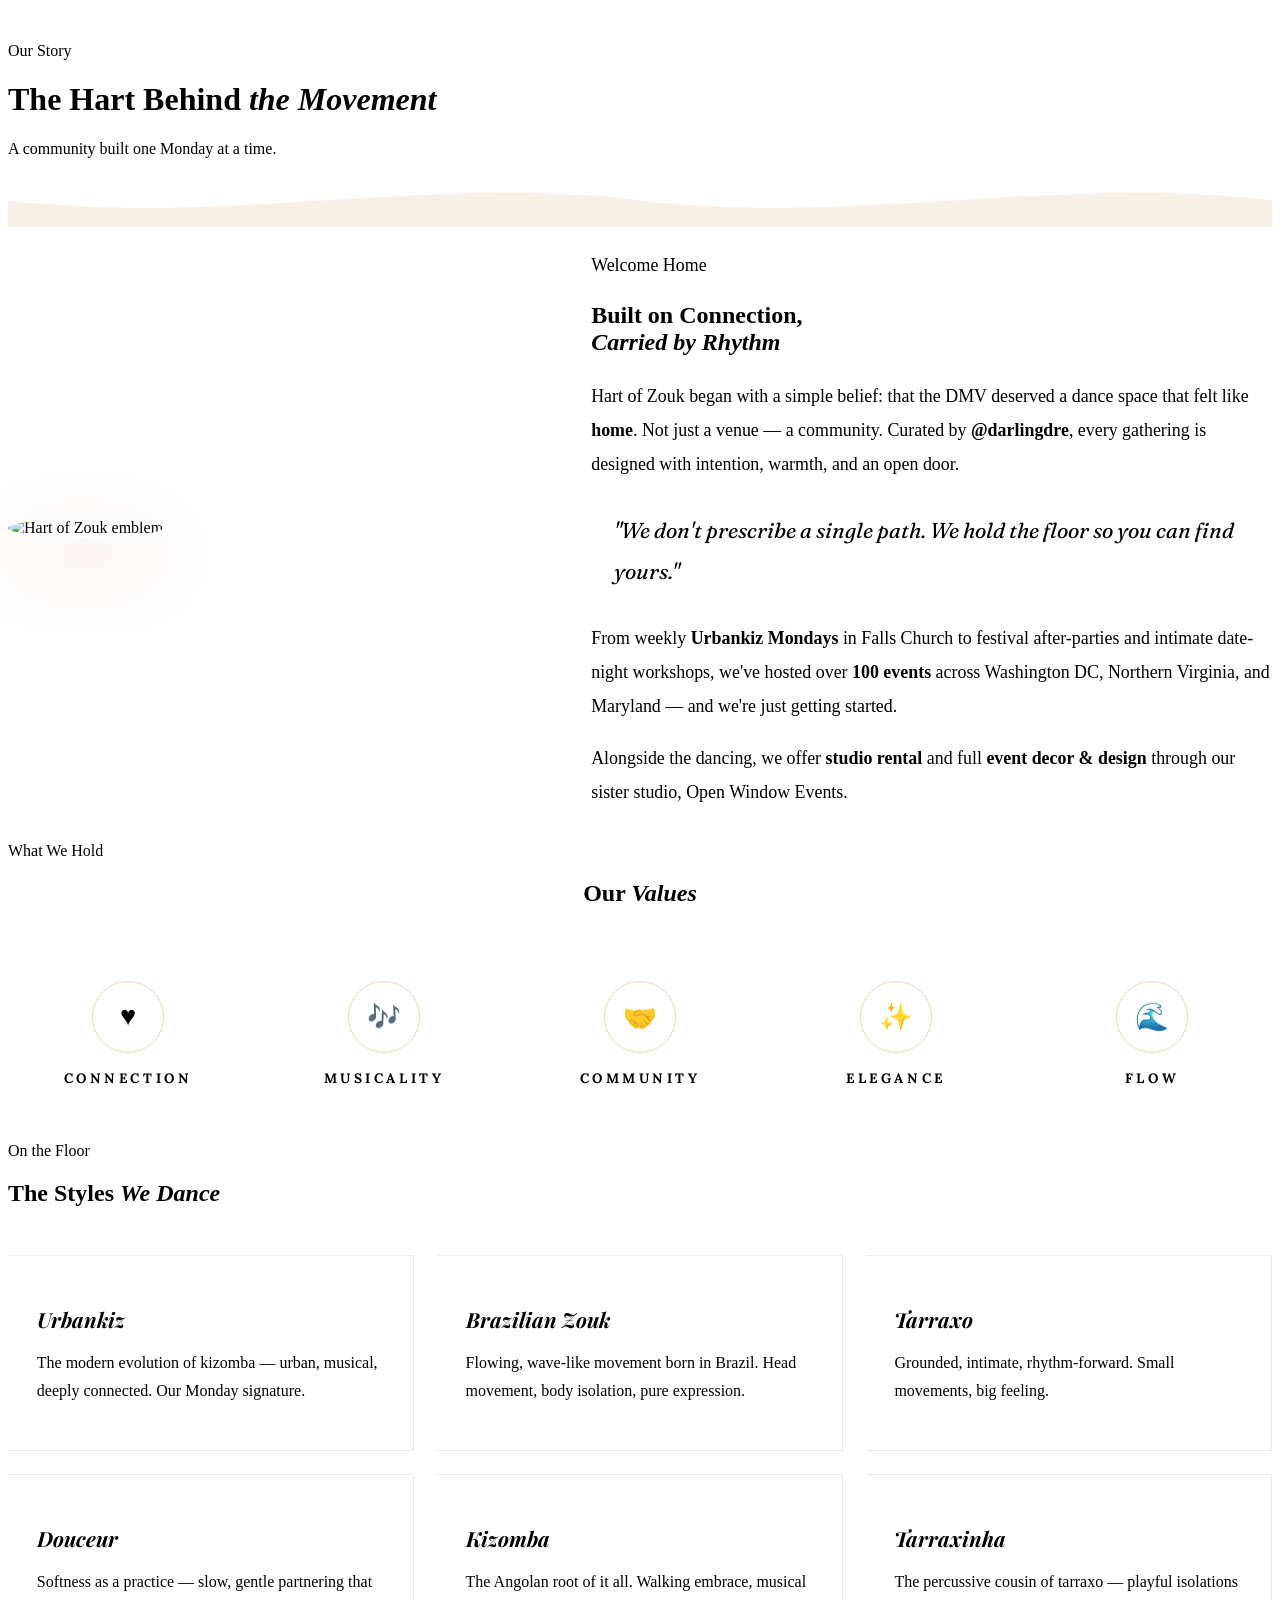
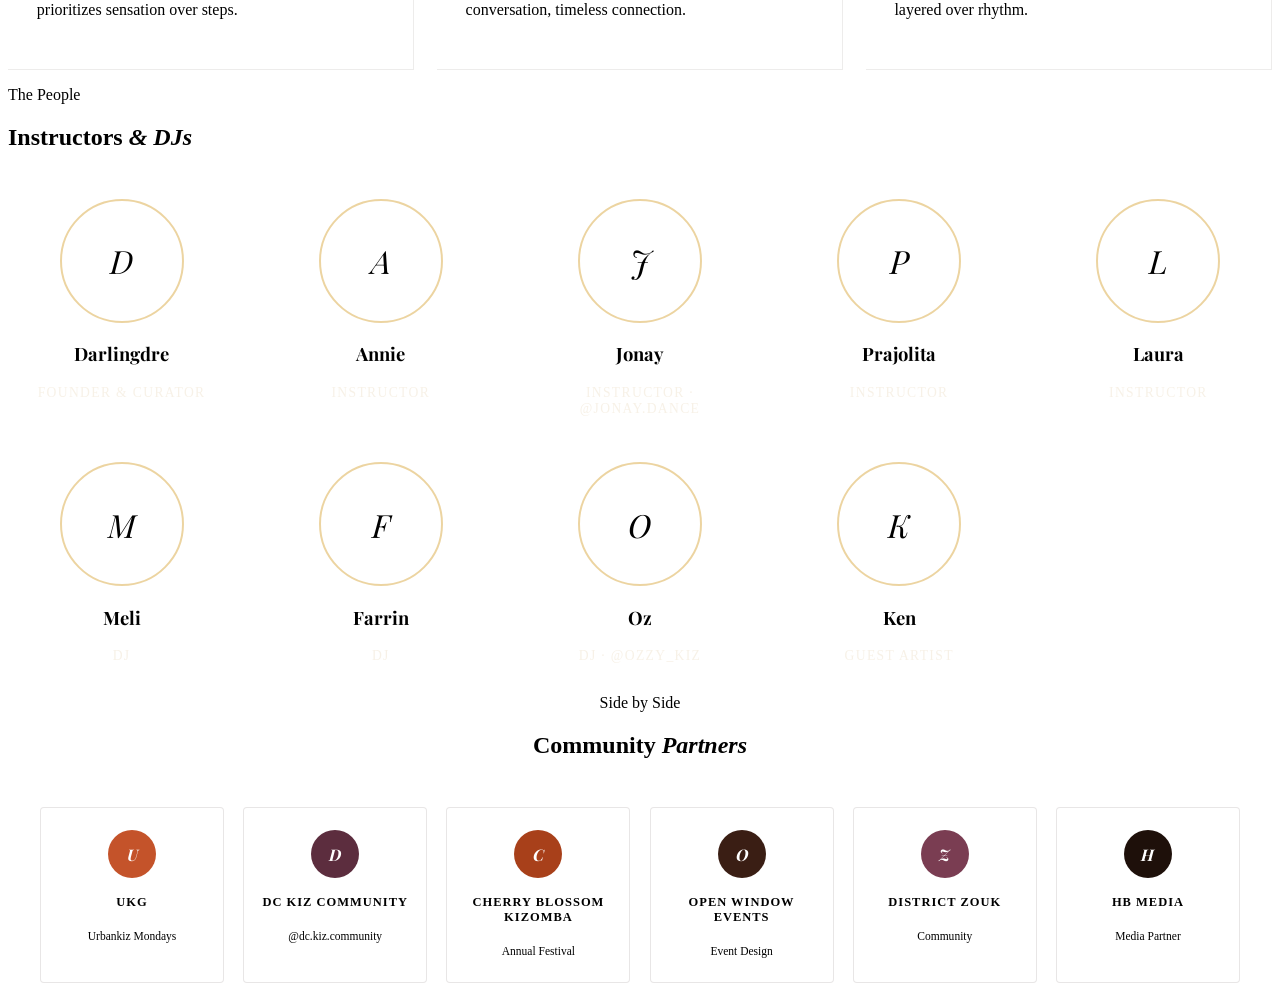
==== about.html @ abd3c1d5 "Add files via upload" ====
<!DOCTYPE html>
<html lang="en">
<head>
<meta charset="UTF-8">
<meta name="viewport" content="width=device-width, initial-scale=1.0">
<title>About — Hart of Zouk | Our Story & Community</title>
<meta name="description" content="The story behind Hart of Zouk — a DMV dance collective curated by @darlingdre, built on connection, rhythm, and community.">
<link rel="icon" href="assets/logo.png">
<link rel="preconnect" href="https://fonts.googleapis.com">
<link href="https://fonts.googleapis.com/css2?family=Playfair+Display:ital,wght@0,400;0,700;0,900;1,400;1,700&family=Lora:ital,wght@0,400;0,500;0,600;0,700;1,400;1,500&family=Fraunces:ital,wght@0,300;0,400;1,300;1,600&display=swap" rel="stylesheet">
<link rel="stylesheet" href="css/style.css">
<style>
.story-grid { display: grid; grid-template-columns: .85fr 1.15fr; gap: 5rem; align-items: center; }
.story-visual { position: relative; }
.story-visual img { width: 82%; border-radius: 50%; margin: 0 auto; box-shadow: 0 26px 70px rgba(196,83,42,.25); }
.story-visual::before {
  content: ''; position: absolute; left: -4%; top: -6%;
  width: 120px; height: 120px;
  border-left: 3px solid var(--gold); border-top: 3px solid var(--gold);
}
.story p { font-size: 1.12rem; line-height: 1.9; color: var(--ink-soft); margin-bottom: 1.1rem; }
.story p strong { color: var(--terra); }
.story .pull {
  font-family: 'Fraunces', serif; font-style: italic; font-size: 1.35rem; color: var(--plum);
  border-left: 3px solid var(--gold); padding-left: 1.4rem; margin: 1.8rem 0;
}

/* values */
.values { background: var(--ink); position: relative; overflow: hidden; }
.values .watermark-bg { position: absolute; right: -110px; bottom: -90px; width: 440px; opacity: .05; }
.values .h2 { color: var(--cream); }
.values-row { display: grid; grid-template-columns: repeat(5, 1fr); gap: 1rem; margin-top: 3rem; text-align: center; }
.value { padding: 1.6rem .8rem; }
.value .ic {
  width: 70px; height: 70px; border-radius: 50%; margin: 0 auto 1rem;
  border: 1px solid rgba(212,160,48,.4);
  display: flex; align-items: center; justify-content: center; font-size: 1.7rem;
}
.value h3 { font-family: 'Lora', serif; font-size: .85rem; font-weight: 700; letter-spacing: .26em; text-transform: uppercase; color: var(--gold-lt); }

/* styles taught */
.styles-band { background: var(--sand); }
.style-cards { display: grid; grid-template-columns: repeat(3, 1fr); gap: 1.4rem; margin-top: 3rem; }
.style-card {
  background: #fff; border: 1px solid rgba(30,16,10,.08);
  border-left: 4px solid var(--terra);
  padding: 1.8rem;
  transition: transform .2s, box-shadow .2s;
}
.style-card:hover { transform: translateY(-4px); box-shadow: 0 16px 40px rgba(92,45,62,.13); }
.style-card h3 { font-family: 'Playfair Display', serif; font-style: italic; font-size: 1.3rem; color: var(--terra); margin-bottom: .6rem; }
.style-card p { font-size: 1rem; line-height: 1.75; color: var(--muted); }

/* team */
.team { background: var(--plum); position: relative; overflow: hidden; }
.team .h2 { color: var(--cream); }
.team .eyebrow { color: var(--gold-lt); }
.team .eyebrow::before { background: var(--gold-lt); }
.team-grid { display: grid; grid-template-columns: repeat(auto-fill, minmax(190px, 1fr)); gap: 2rem; margin-top: 3rem; }
.member { text-align: center; }
.member .av {
  width: 120px; height: 120px; border-radius: 50%; margin: 0 auto 1rem;
  background: linear-gradient(140deg, var(--terra), var(--ink));
  border: 2px solid rgba(212,160,48,.45);
  display: flex; align-items: center; justify-content: center;
  font-family: 'Playfair Display', serif; font-style: italic; font-size: 2rem; color: var(--cream);
  transition: border-color .25s, transform .25s;
}
.member:hover .av { border-color: var(--gold); transform: scale(1.05); }
.member h3 { font-family: 'Playfair Display', serif; font-size: 1.15rem; color: var(--cream); }
.member p { font-size: .85rem; letter-spacing: .1em; text-transform: uppercase; color: rgba(240,230,211,.55); margin-top: .25rem; }

/* partners */
.partners { text-align: center; }
.partner-row { display: flex; flex-wrap: wrap; justify-content: center; gap: 1.2rem; margin-top: 3rem; }
.partner {
  width: 150px; padding: 1.4rem 1rem;
  background: #fff; border: 1px solid rgba(30,16,10,.1); border-radius: 4px;
  transition: transform .2s, border-color .2s, box-shadow .2s;
}
.partner:hover { transform: translateY(-4px); border-color: var(--terra); box-shadow: 0 12px 32px rgba(196,83,42,.14); }
.partner .pc {
  width: 48px; height: 48px; border-radius: 50%; margin: 0 auto .7rem;
  display: flex; align-items: center; justify-content: center;
  font-family: 'Playfair Display', serif; font-style: italic; font-weight: 700; color: #fff;
}
.partner h4 { font-size: .78rem; font-weight: 700; letter-spacing: .08em; text-transform: uppercase; color: var(--ink-soft); }
.partner span { font-size: .72rem; color: var(--muted); }

@media (max-width: 920px) {
  .story-grid { grid-template-columns: 1fr; gap: 3rem; }
  .values-row { grid-template-columns: repeat(2, 1fr); }
  .style-cards { grid-template-columns: 1fr; }
}
</style>
</head>
<body data-page="about">

<header class="page-hero">
  <img src="assets/watermark.png" class="watermark" alt="" aria-hidden="true">
  <div class="page-hero-inner">
    <p class="eyebrow">Our Story</p>
    <h1>The Hart Behind <em>the Movement</em></h1>
    <p class="lede">A community built one Monday at a time.</p>
  </div>
  <div class="wave-out">
    <svg viewBox="0 0 1440 60" preserveAspectRatio="none" xmlns="http://www.w3.org/2000/svg">
      <path d="M0,30 C240,60 480,0 720,30 C960,60 1200,0 1440,30 L1440,60 L0,60 Z" fill="#f7f0e6"/>
    </svg>
  </div>
</header>

<!-- STORY -->
<section class="section">
  <div class="container story-grid">
    <div class="story-visual reveal">
      <img src="assets/logo.png" alt="Hart of Zouk emblem">
    </div>
    <div class="story reveal">
      <p class="eyebrow">Welcome Home</p>
      <h2 class="h2">Built on Connection,<br><em>Carried by Rhythm</em></h2>
      <p style="margin-top:1.4rem">Hart of Zouk began with a simple belief: that the DMV deserved a dance space that felt like <strong>home</strong>. Not just a venue — a community. Curated by <strong>@darlingdre</strong>, every gathering is designed with intention, warmth, and an open door.</p>
      <p class="pull">"We don't prescribe a single path. We hold the floor so you can find yours."</p>
      <p>From weekly <strong>Urbankiz Mondays</strong> in Falls Church to festival after-parties and intimate date-night workshops, we've hosted over <strong>100 events</strong> across Washington DC, Northern Virginia, and Maryland — and we're just getting started.</p>
      <p>Alongside the dancing, we offer <strong>studio rental</strong> and full <strong>event decor &amp; design</strong> through our sister studio, Open Window Events.</p>
    </div>
  </div>
</section>

<!-- VALUES -->
<section class="section values">
  <img src="assets/watermark.png" class="watermark-bg" alt="" aria-hidden="true">
  <div class="container">
    <p class="eyebrow center reveal" style="color:var(--gold-lt)">What We Hold</p>
    <h2 class="h2 reveal" style="text-align:center">Our <em style="color:var(--gold)">Values</em></h2>
    <div class="values-row">
      <div class="value reveal"><div class="ic">♥</div><h3>Connection</h3></div>
      <div class="value reveal" style="transition-delay:.08s"><div class="ic">🎶</div><h3>Musicality</h3></div>
      <div class="value reveal" style="transition-delay:.16s"><div class="ic">🤝</div><h3>Community</h3></div>
      <div class="value reveal" style="transition-delay:.24s"><div class="ic">✨</div><h3>Elegance</h3></div>
      <div class="value reveal" style="transition-delay:.32s"><div class="ic">🌊</div><h3>Flow</h3></div>
    </div>
  </div>
</section>

<!-- STYLES -->
<section class="section styles-band">
  <div class="container">
    <p class="eyebrow reveal">On the Floor</p>
    <h2 class="h2 reveal">The Styles <em>We Dance</em></h2>
    <div class="style-cards">
      <div class="style-card reveal"><h3>Urbankiz</h3><p>The modern evolution of kizomba — urban, musical, deeply connected. Our Monday signature.</p></div>
      <div class="style-card reveal" style="transition-delay:.08s"><h3>Brazilian Zouk</h3><p>Flowing, wave-like movement born in Brazil. Head movement, body isolation, pure expression.</p></div>
      <div class="style-card reveal" style="transition-delay:.16s"><h3>Tarraxo</h3><p>Grounded, intimate, rhythm-forward. Small movements, big feeling.</p></div>
      <div class="style-card reveal" style="transition-delay:.24s"><h3>Douceur</h3><p>Softness as a practice — slow, gentle partnering that prioritizes sensation over steps.</p></div>
      <div class="style-card reveal" style="transition-delay:.32s"><h3>Kizomba</h3><p>The Angolan root of it all. Walking embrace, musical conversation, timeless connection.</p></div>
      <div class="style-card reveal" style="transition-delay:.4s"><h3>Tarraxinha</h3><p>The percussive cousin of tarraxo — playful isolations layered over rhythm.</p></div>
    </div>
  </div>
</section>

<!-- TEAM -->
<section class="section team">
  <div class="container">
    <p class="eyebrow reveal">The People</p>
    <h2 class="h2 reveal">Instructors <em style="color:var(--gold)">&amp; DJs</em></h2>
    <div class="team-grid" id="team"></div>
  </div>
</section>

<!-- PARTNERS -->
<section class="section partners">
  <div class="container">
    <p class="eyebrow center reveal">Side by Side</p>
    <h2 class="h2 reveal">Community <em>Partners</em></h2>
    <div class="partner-row" id="partners"></div>
  </div>
</section>

<script src="js/main.js"></script>
<script>
const TEAM = [
  { n:'Darlingdre', r:'Founder & Curator', i:'D' },
  { n:'Annie', r:'Instructor', i:'A' },
  { n:'Jonay', r:'Instructor · @jonay.dance', i:'J' },
  { n:'Prajolita', r:'Instructor', i:'P' },
  { n:'Laura', r:'Instructor', i:'L' },
  { n:'Meli', r:'DJ', i:'M' },
  { n:'Farrin', r:'DJ', i:'F' },
  { n:'Oz', r:'DJ · @ozzy_kiz', i:'O' },
  { n:'Ken', r:'Guest Artist', i:'K' },
];
document.getElementById('team').innerHTML = TEAM.map((t,i) => `
  <div class="member reveal" style="transition-delay:${i*.06}s">
    <div class="av">${t.i}</div><h3>${t.n}</h3><p>${t.r}</p>
  </div>`).join('');

const PARTNERS = [
  { n:'UKG', s:'Urbankiz Mondays', c:'#c4532a', i:'U' },
  { n:'DC Kiz Community', s:'@dc.kiz.community', c:'#5c2d3e', i:'D' },
  { n:'Cherry Blossom Kizomba', s:'Annual Festival', c:'#a8401a', i:'C' },
  { n:'Open Window Events', s:'Event Design', c:'#3a1e14', i:'O' },
  { n:'District Zouk', s:'Community', c:'#7a3d52', i:'Z' },
  { n:'HB Media', s:'Media Partner', c:'#1e100a', i:'H' },
];
document.getElementById('partners').innerHTML = PARTNERS.map((p,i) => `
  <div class="partner reveal" style="transition-delay:${i*.06}s">
    <div class="pc" style="background:${p.c}">${p.i}</div>
    <h4>${p.n}</h4><span>${p.s}</span>
  </div>`).join('');
</script>
</body>
</html>
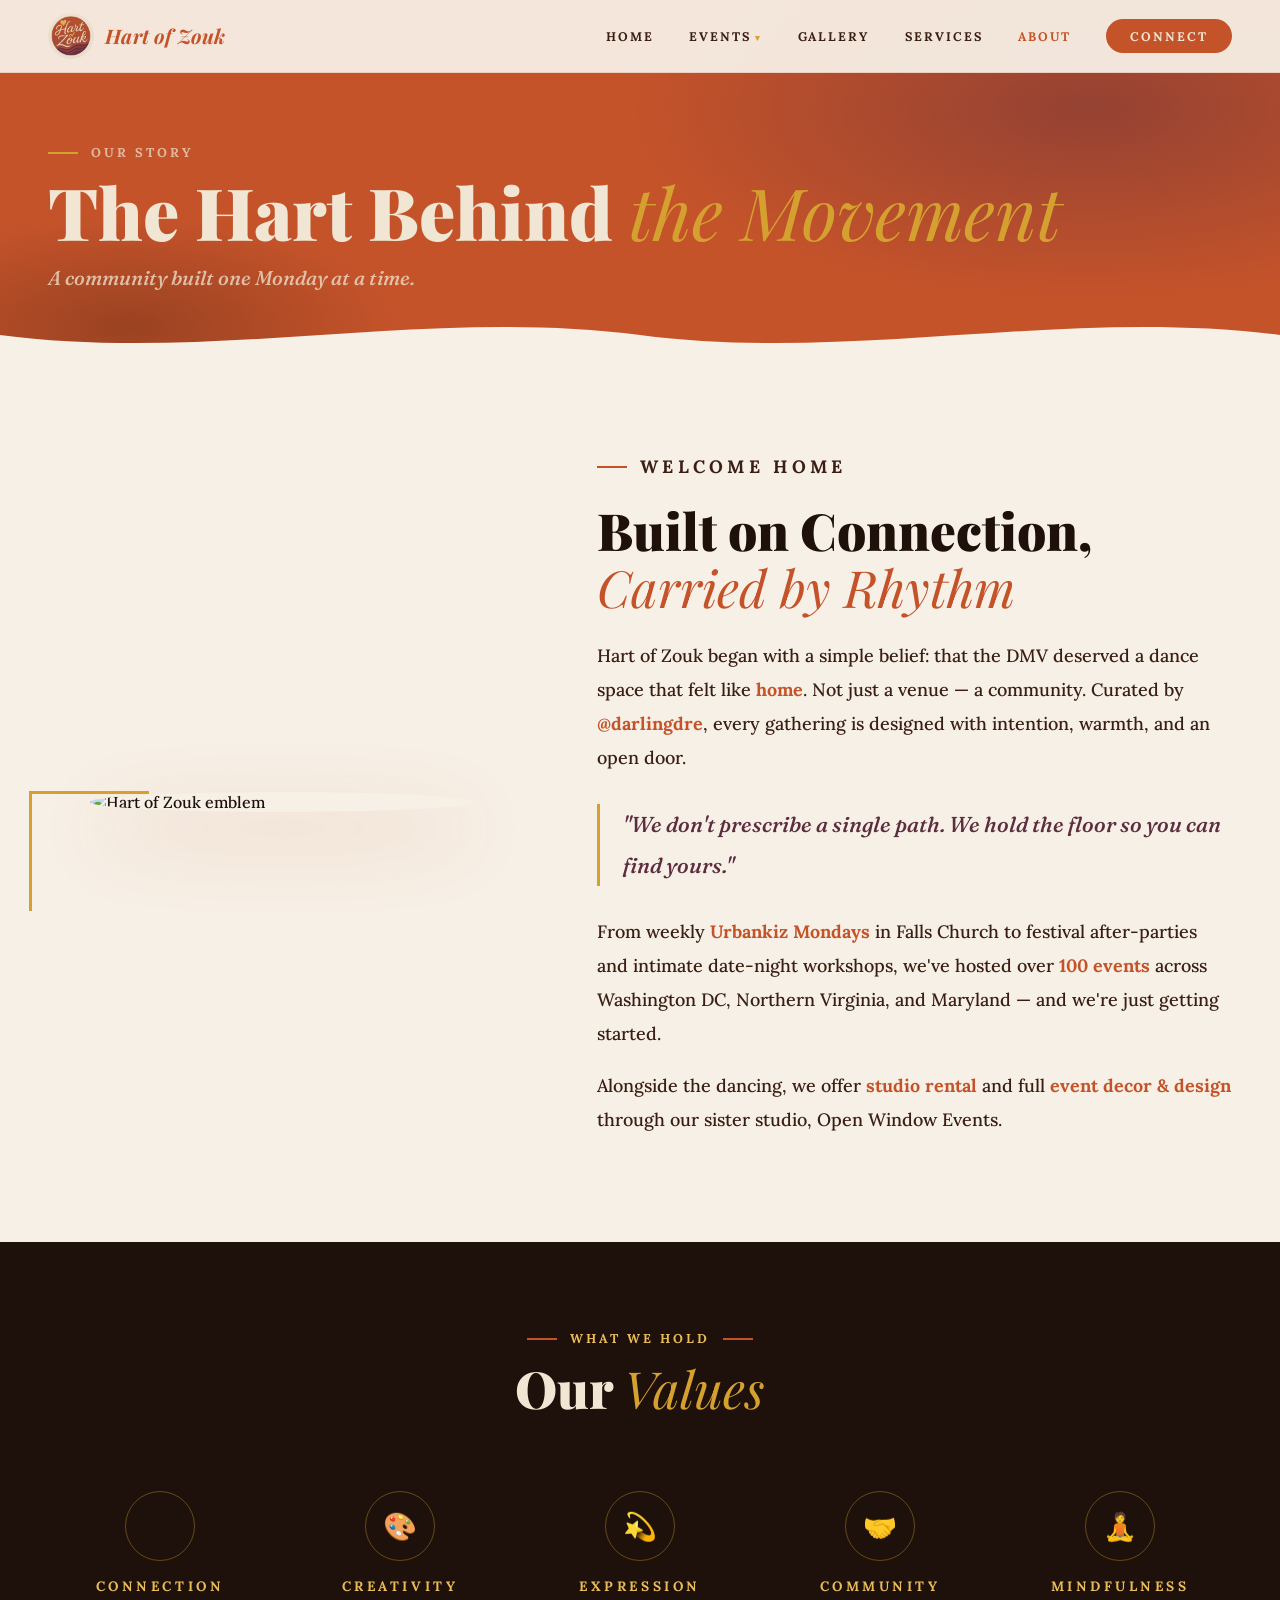
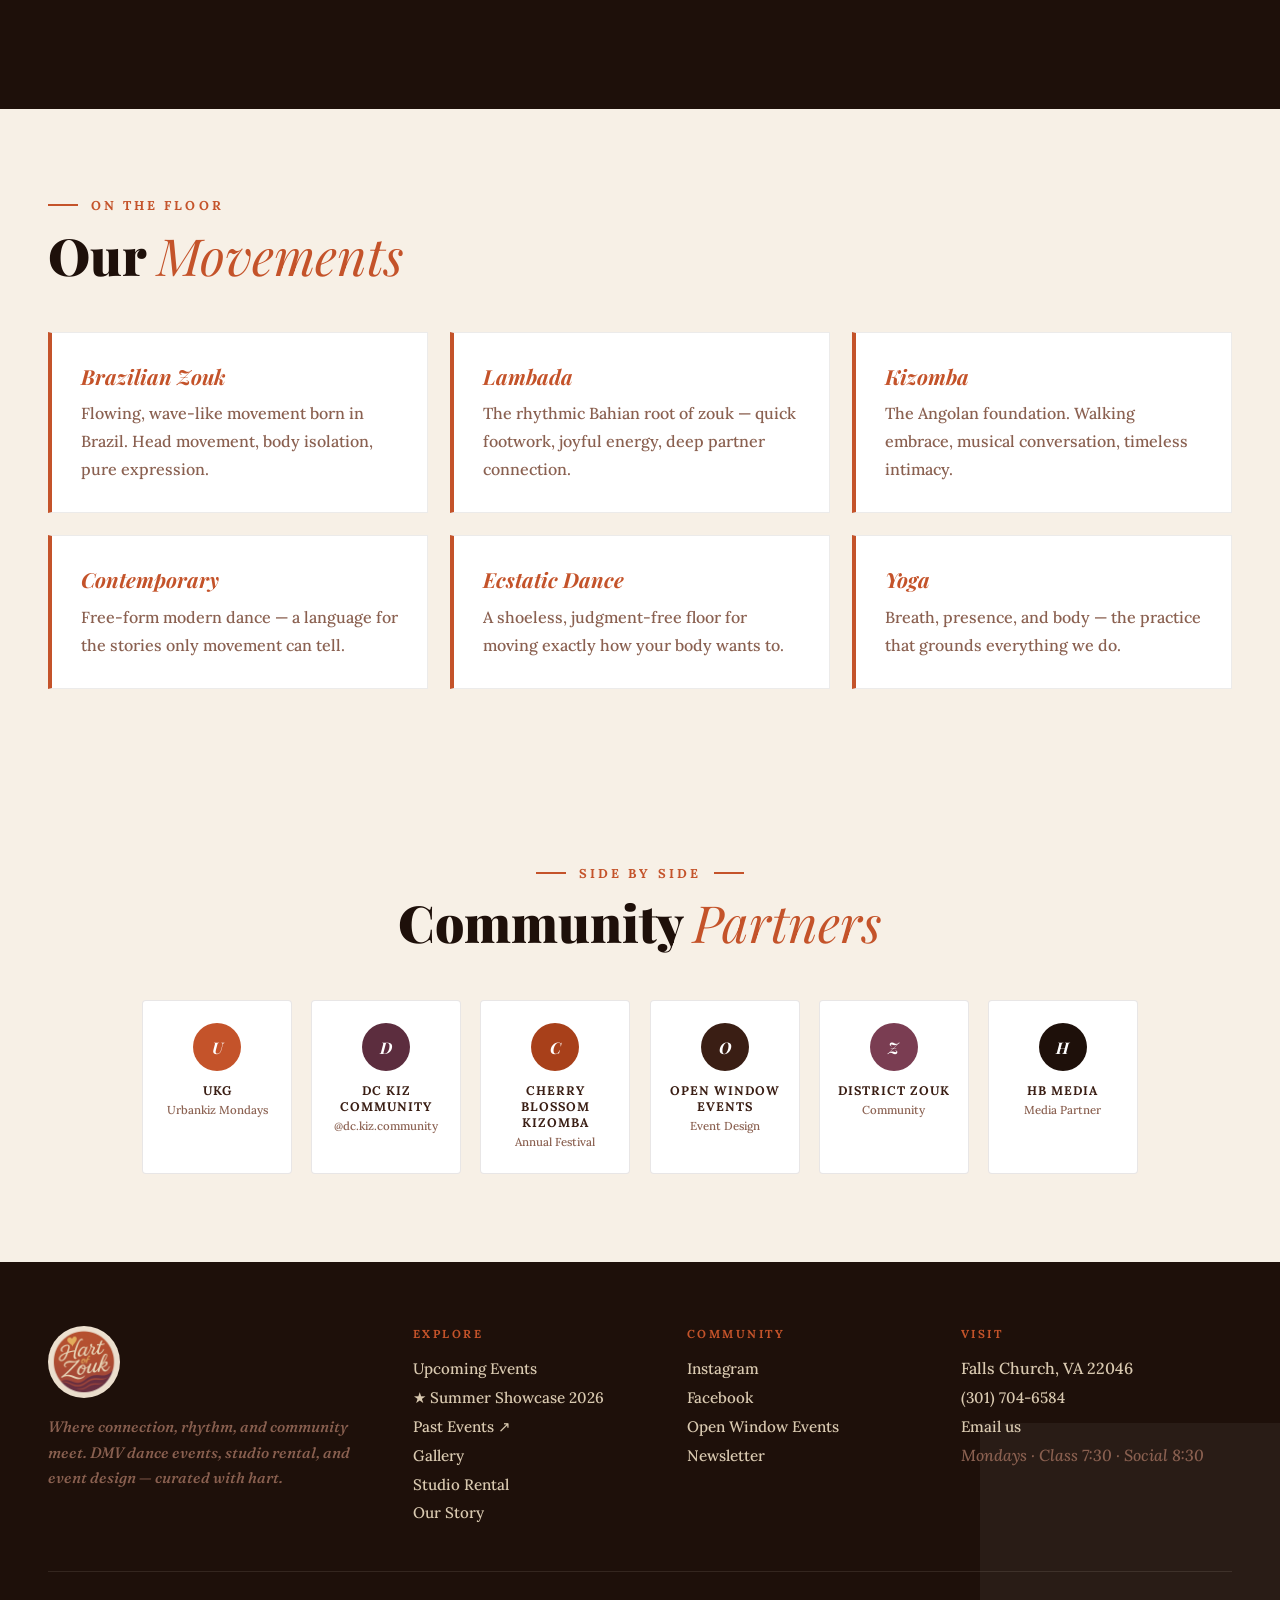
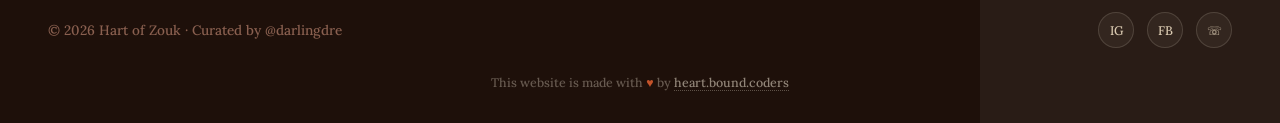
==== commit 148d611a: "Add files via upload" ====
--- a/about.html
+++ b/about.html
@@ -5,9 +5,9 @@
 <meta name="viewport" content="width=device-width, initial-scale=1.0">
 <title>About — Hart of Zouk | Our Story & Community</title>
 <meta name="description" content="The story behind Hart of Zouk — a DMV dance collective curated by @darlingdre, built on connection, rhythm, and community.">
-<link rel="icon" href="assets/logo.png">
+<link rel="icon" href="assets/favicon.png">
 <link rel="preconnect" href="https://fonts.googleapis.com">
-<link href="https://fonts.googleapis.com/css2?family=Playfair+Display:ital,wght@0,400;0,700;0,900;1,400;1,700&family=Lora:ital,wght@0,400;0,500;0,600;0,700;1,400;1,500&family=Fraunces:ital,wght@0,300;0,400;1,300;1,600&display=swap" rel="stylesheet">
+<link href="https://fonts.googleapis.com/css2?family=Playfair+Display:ital,wght@0,700;0,900;1,400;1,700&family=Lora:ital,wght@0,500;0,600;0,700;1,400&family=Fraunces:ital,wght@1,300&display=swap" rel="stylesheet">
 <link rel="stylesheet" href="css/style.css">
 <style>
 .story-grid { display: grid; grid-template-columns: .85fr 1.15fr; gap: 5rem; align-items: center; }
@@ -97,7 +97,7 @@
 <body data-page="about">
 
 <header class="page-hero">
-  <img src="assets/watermark.png" class="watermark" alt="" aria-hidden="true">
+  <img src="assets/watermark.webp" class="watermark" alt="" loading="lazy" decoding="async" aria-hidden="true">
   <div class="page-hero-inner">
     <p class="eyebrow">Our Story</p>
     <h1>The Hart Behind <em>the Movement</em></h1>
@@ -114,7 +114,7 @@
 <section class="section">
   <div class="container story-grid">
     <div class="story-visual reveal">
-      <img src="assets/logo.png" alt="Hart of Zouk emblem">
+      <img src="assets/logo.webp" alt="Hart of Zouk emblem">
     </div>
     <div class="story reveal">
       <p class="eyebrow">Welcome Home</p>
@@ -129,16 +129,16 @@
 
 <!-- VALUES -->
 <section class="section values">
-  <img src="assets/watermark.png" class="watermark-bg" alt="" aria-hidden="true">
+  <img src="assets/watermark.webp" class="watermark-bg" alt="" loading="lazy" decoding="async" aria-hidden="true">
   <div class="container">
     <p class="eyebrow center reveal" style="color:var(--gold-lt)">What We Hold</p>
     <h2 class="h2 reveal" style="text-align:center">Our <em style="color:var(--gold)">Values</em></h2>
     <div class="values-row">
       <div class="value reveal"><div class="ic">♥</div><h3>Connection</h3></div>
-      <div class="value reveal" style="transition-delay:.08s"><div class="ic">🎶</div><h3>Musicality</h3></div>
-      <div class="value reveal" style="transition-delay:.16s"><div class="ic">🤝</div><h3>Community</h3></div>
-      <div class="value reveal" style="transition-delay:.24s"><div class="ic">✨</div><h3>Elegance</h3></div>
-      <div class="value reveal" style="transition-delay:.32s"><div class="ic">🌊</div><h3>Flow</h3></div>
+      <div class="value reveal" style="transition-delay:.08s"><div class="ic">🎨</div><h3>Creativity</h3></div>
+      <div class="value reveal" style="transition-delay:.16s"><div class="ic">💫</div><h3>Expression</h3></div>
+      <div class="value reveal" style="transition-delay:.24s"><div class="ic">🤝</div><h3>Community</h3></div>
+      <div class="value reveal" style="transition-delay:.32s"><div class="ic">🧘</div><h3>Mindfulness</h3></div>
     </div>
   </div>
 </section>
@@ -147,24 +147,15 @@
 <section class="section styles-band">
   <div class="container">
     <p class="eyebrow reveal">On the Floor</p>
-    <h2 class="h2 reveal">The Styles <em>We Dance</em></h2>
+    <h2 class="h2 reveal">Our <em>Movements</em></h2>
     <div class="style-cards">
-      <div class="style-card reveal"><h3>Urbankiz</h3><p>The modern evolution of kizomba — urban, musical, deeply connected. Our Monday signature.</p></div>
-      <div class="style-card reveal" style="transition-delay:.08s"><h3>Brazilian Zouk</h3><p>Flowing, wave-like movement born in Brazil. Head movement, body isolation, pure expression.</p></div>
-      <div class="style-card reveal" style="transition-delay:.16s"><h3>Tarraxo</h3><p>Grounded, intimate, rhythm-forward. Small movements, big feeling.</p></div>
-      <div class="style-card reveal" style="transition-delay:.24s"><h3>Douceur</h3><p>Softness as a practice — slow, gentle partnering that prioritizes sensation over steps.</p></div>
-      <div class="style-card reveal" style="transition-delay:.32s"><h3>Kizomba</h3><p>The Angolan root of it all. Walking embrace, musical conversation, timeless connection.</p></div>
-      <div class="style-card reveal" style="transition-delay:.4s"><h3>Tarraxinha</h3><p>The percussive cousin of tarraxo — playful isolations layered over rhythm.</p></div>
+      <div class="style-card reveal"><h3>Brazilian Zouk</h3><p>Flowing, wave-like movement born in Brazil. Head movement, body isolation, pure expression.</p></div>
+      <div class="style-card reveal" style="transition-delay:.08s"><h3>Lambada</h3><p>The rhythmic Bahian root of zouk — quick footwork, joyful energy, deep partner connection.</p></div>
+      <div class="style-card reveal" style="transition-delay:.16s"><h3>Kizomba</h3><p>The Angolan foundation. Walking embrace, musical conversation, timeless intimacy.</p></div>
+      <div class="style-card reveal" style="transition-delay:.24s"><h3>Contemporary</h3><p>Free-form modern dance — a language for the stories only movement can tell.</p></div>
+      <div class="style-card reveal" style="transition-delay:.32s"><h3>Ecstatic Dance</h3><p>A shoeless, judgment-free floor for moving exactly how your body wants to.</p></div>
+      <div class="style-card reveal" style="transition-delay:.4s"><h3>Yoga</h3><p>Breath, presence, and body — the practice that grounds everything we do.</p></div>
     </div>
-  </div>
-</section>
-
-<!-- TEAM -->
-<section class="section team">
-  <div class="container">
-    <p class="eyebrow reveal">The People</p>
-    <h2 class="h2 reveal">Instructors <em style="color:var(--gold)">&amp; DJs</em></h2>
-    <div class="team-grid" id="team"></div>
   </div>
 </section>
 
@@ -179,22 +170,6 @@
 
 <script src="js/main.js"></script>
 <script>
-const TEAM = [
-  { n:'Darlingdre', r:'Founder & Curator', i:'D' },
-  { n:'Annie', r:'Instructor', i:'A' },
-  { n:'Jonay', r:'Instructor · @jonay.dance', i:'J' },
-  { n:'Prajolita', r:'Instructor', i:'P' },
-  { n:'Laura', r:'Instructor', i:'L' },
-  { n:'Meli', r:'DJ', i:'M' },
-  { n:'Farrin', r:'DJ', i:'F' },
-  { n:'Oz', r:'DJ · @ozzy_kiz', i:'O' },
-  { n:'Ken', r:'Guest Artist', i:'K' },
-];
-document.getElementById('team').innerHTML = TEAM.map((t,i) => `
-  <div class="member reveal" style="transition-delay:${i*.06}s">
-    <div class="av">${t.i}</div><h3>${t.n}</h3><p>${t.r}</p>
-  </div>`).join('');
-
 const PARTNERS = [
   { n:'UKG', s:'Urbankiz Mondays', c:'#c4532a', i:'U' },
   { n:'DC Kiz Community', s:'@dc.kiz.community', c:'#5c2d3e', i:'D' },
--- a/css/style.css
+++ b/css/style.css
@@ -0,0 +1,250 @@
+/* ════════════════════════════════════════════════════
+   HART OF ZOUK — Design System
+   Palette extracted from brand logo
+════════════════════════════════════════════════════ */
+:root {
+  --terra:    #c4532a;
+  --terra-dk: #a8401a;
+  --plum:     #5c2d3e;
+  --plum-lt:  #7a3d52;
+  --gold:     #d4a030;
+  --gold-lt:  #e8bc5a;
+  --cream:    #f0e6d3;
+  --cream-dk: #d9c9b0;
+  --sand:     #f7f0e6;
+  --ink:      #1e100a;
+  --ink-soft: #3a1e14;
+  --muted:    #8a6050;
+}
+
+*, *::before, *::after { box-sizing: border-box; margin: 0; padding: 0; }
+html { scroll-behavior: smooth; }
+
+body {
+  background: var(--sand);
+  color: var(--ink);
+  font-family: 'Lora', serif;
+  font-size: 1rem;
+  font-weight: 500;
+  overflow-x: hidden;
+}
+
+img { max-width: 100%; display: block; }
+a { color: inherit; }
+
+/* ════ NAV ════ */
+.nav {
+  position: fixed; top: 0; left: 0; right: 0; z-index: 500;
+  display: flex; align-items: center; justify-content: space-between;
+  padding: .8rem 3rem;
+  background: rgba(247,240,230,.94);
+  backdrop-filter: blur(12px);
+  border-bottom: 1px solid rgba(196,83,42,.14);
+}
+
+.nav-brand { display: flex; align-items: center; gap: .7rem; text-decoration: none; }
+.nav-brand img { width: 46px; height: 46px; border-radius: 50%; }
+.nav-brand span {
+  font-family: 'Playfair Display', serif; font-style: italic; font-weight: 700;
+  font-size: 1.25rem; color: var(--terra); letter-spacing: .01em;
+}
+
+.nav-menu { display: flex; align-items: center; gap: 2.2rem; list-style: none; }
+.nav-menu > li { position: relative; }
+.nav-menu a {
+  text-decoration: none; color: var(--ink-soft);
+  font-size: .78rem; font-weight: 700; letter-spacing: .16em; text-transform: uppercase;
+  transition: color .2s; padding: .4rem 0; display: inline-block;
+}
+.nav-menu a:hover, .nav-menu a.active { color: var(--terra); }
+
+/* dropdown */
+.has-dropdown > a::after { content: ' ▾'; font-size: .7em; color: var(--gold); }
+.dropdown {
+  position: absolute; top: 100%; left: 50%; transform: translateX(-50%) translateY(8px);
+  min-width: 240px;
+  background: var(--ink);
+  border: 1px solid rgba(212,160,48,.25);
+  border-top: 3px solid var(--terra);
+  list-style: none; padding: .6rem 0;
+  opacity: 0; visibility: hidden; transition: opacity .22s, transform .22s, visibility .22s;
+  box-shadow: 0 18px 40px rgba(30,16,10,.35);
+}
+.has-dropdown:hover .dropdown,
+.has-dropdown:focus-within .dropdown {
+  opacity: 1; visibility: visible; transform: translateX(-50%) translateY(0);
+}
+.dropdown a {
+  display: block; padding: .55rem 1.4rem;
+  color: var(--cream-dk); font-size: .78rem; letter-spacing: .12em;
+  transition: background .15s, color .15s, padding-left .15s;
+}
+.dropdown a:hover { background: rgba(196,83,42,.18); color: var(--gold-lt); padding-left: 1.7rem; }
+.dropdown .dd-label {
+  padding: .4rem 1.4rem .2rem; font-size: .6rem; letter-spacing: .22em;
+  text-transform: uppercase; color: var(--terra);
+}
+
+.nav-cta {
+  padding: .55rem 1.5rem !important;
+  background: var(--terra); color: var(--cream) !important;
+  border-radius: 24px; transition: background .2s !important;
+}
+.nav-cta:hover { background: var(--terra-dk) !important; }
+
+/* mobile hamburger */
+.nav-burger {
+  display: none; background: none; border: none; cursor: pointer;
+  width: 32px; height: 26px; position: relative; z-index: 600;
+}
+.nav-burger span {
+  display: block; height: 2px; background: var(--terra); margin: 6px 0;
+  transition: transform .25s, opacity .25s;
+}
+.nav-burger.open span:nth-child(1) { transform: translateY(8px) rotate(45deg); }
+.nav-burger.open span:nth-child(2) { opacity: 0; }
+.nav-burger.open span:nth-child(3) { transform: translateY(-8px) rotate(-45deg); }
+
+/* ════ PAGE HERO (interior pages) ════ */
+.page-hero {
+  background: var(--terra);
+  padding: 9rem 3rem 4.5rem;
+  position: relative; overflow: hidden;
+}
+.page-hero::before {
+  content: '';
+  position: absolute; inset: 0;
+  background:
+    radial-gradient(ellipse 55% 80% at 85% 30%, rgba(92,45,62,.45) 0%, transparent 65%),
+    radial-gradient(ellipse 35% 50% at 10% 90%, rgba(30,16,10,.25) 0%, transparent 60%);
+}
+.page-hero .watermark {
+  position: absolute; right: -60px; top: 50%; transform: translateY(-50%);
+  width: 420px; opacity: .1; pointer-events: none;
+}
+.page-hero-inner { position: relative; max-width: 1200px; margin: 0 auto; }
+.page-hero .eyebrow { color: rgba(240,230,211,.7); }
+.page-hero .eyebrow::before { background: var(--gold); }
+.page-hero h1 {
+  font-family: 'Playfair Display', serif;
+  font-size: clamp(2.6rem, 6vw, 4.5rem); font-weight: 900;
+  color: var(--cream); line-height: 1.05;
+}
+.page-hero h1 em { font-style: italic; color: var(--gold); font-weight: 400; }
+.page-hero p.lede {
+  font-family: 'Fraunces', serif; font-style: italic;
+  font-size: 1.25rem; color: rgba(240,230,211,.75); margin-top: 1rem; max-width: 560px;
+}
+
+/* wave divider */
+.wave-out { position: absolute; bottom: -1px; left: 0; right: 0; line-height: 0; }
+.wave-out svg { display: block; width: 100%; height: 56px; }
+
+/* ════ SHARED ════ */
+.section { padding: 5.5rem 3rem; }
+.container { max-width: 1200px; margin: 0 auto; }
+
+.eyebrow {
+  font-family: 'Lora', serif;
+  font-size: .8rem; font-weight: 700; letter-spacing: .24em; text-transform: uppercase;
+  color: var(--terra); margin-bottom: .8rem;
+  display: flex; align-items: center; gap: .8rem;
+}
+.eyebrow::before { content: ''; display: block; width: 30px; height: 2px; background: var(--terra); }
+.eyebrow.center { justify-content: center; }
+.eyebrow.center::after { content: ''; display: block; width: 30px; height: 2px; background: var(--terra); }
+
+.h2 {
+  font-family: 'Playfair Display', serif;
+  font-size: clamp(2rem, 4vw, 3.2rem); font-weight: 900;
+  line-height: 1.12; color: var(--ink);
+}
+.h2 em { font-style: italic; color: var(--terra); font-weight: 400; }
+
+.btn {
+  display: inline-flex; align-items: center; gap: .5rem;
+  padding: .9rem 2.2rem;
+  font-family: 'Lora', serif; font-size: .85rem; font-weight: 700;
+  letter-spacing: .16em; text-transform: uppercase; text-decoration: none;
+  border-radius: 30px; border: none; cursor: pointer;
+  transition: background .2s, transform .15s, border-color .2s;
+}
+.btn-terra { background: var(--terra); color: var(--cream); }
+.btn-terra:hover { background: var(--terra-dk); transform: translateY(-2px); }
+.btn-ghost-dark { border: 2px solid rgba(30,16,10,.25); color: var(--ink); background: transparent; }
+.btn-ghost-dark:hover { border-color: var(--terra); color: var(--terra); }
+.btn-ghost-light { border: 2px solid rgba(240,230,211,.4); color: var(--cream); background: transparent; }
+.btn-ghost-light:hover { border-color: var(--cream); background: rgba(240,230,211,.1); }
+.btn-cream { background: var(--cream); color: var(--terra); }
+.btn-cream:hover { background: #fff; transform: translateY(-2px); }
+
+/* reveal on scroll */
+.reveal { opacity: 0; transform: translateY(26px); transition: opacity .7s ease, transform .7s ease; }
+.reveal.in { opacity: 1; transform: translateY(0); }
+
+/* ════ FOOTER ════ */
+.footer {
+  background: var(--ink); color: var(--cream-dk);
+  padding: 4rem 3rem 2rem;
+  position: relative; overflow: hidden;
+}
+.footer .watermark-bg {
+  position: absolute; right: -80px; bottom: -80px; width: 380px; opacity: .05; pointer-events: none;
+}
+.footer-grid {
+  position: relative;
+  display: grid; grid-template-columns: 1.4fr 1fr 1fr 1.2fr; gap: 3rem;
+  max-width: 1200px; margin: 0 auto 2.5rem;
+  padding-bottom: 2.5rem; border-bottom: 1px solid rgba(240,230,211,.1);
+}
+.footer-brand img { width: 72px; border-radius: 50%; margin-bottom: 1rem; }
+.footer-brand p { font-family: 'Fraunces', serif; font-style: italic; font-size: .95rem; color: var(--muted); line-height: 1.7; }
+.footer h4 {
+  font-size: .72rem; font-weight: 700; letter-spacing: .22em; text-transform: uppercase;
+  color: var(--terra); margin-bottom: 1.1rem; font-family: 'Lora', serif;
+}
+.footer ul { list-style: none; }
+.footer ul li { margin-bottom: .55rem; }
+.footer ul a { color: var(--cream-dk); text-decoration: none; font-size: .95rem; transition: color .2s; }
+.footer ul a:hover { color: var(--gold-lt); }
+.footer-bottom {
+  position: relative;
+  display: flex; align-items: center; justify-content: space-between; flex-wrap: wrap; gap: 1rem;
+  max-width: 1200px; margin: 0 auto;
+  font-size: .85rem; color: var(--muted);
+}
+.footer-social { display: flex; gap: .8rem; }
+.footer-social a {
+  width: 36px; height: 36px; border-radius: 50%;
+  border: 1px solid rgba(240,230,211,.15); background: rgba(240,230,211,.05);
+  display: flex; align-items: center; justify-content: center;
+  color: var(--cream-dk); text-decoration: none; font-size: .78rem;
+  transition: background .2s, border-color .2s;
+}
+.footer-social a:hover { background: var(--terra); border-color: var(--terra); color: var(--cream); }
+
+/* ════ MOBILE ════ */
+@media (max-width: 920px) {
+  .nav { padding: .8rem 1.4rem; }
+  .nav-burger { display: block; }
+  .nav-menu {
+    position: fixed; inset: 0; z-index: 550;
+    background: var(--ink);
+    flex-direction: column; justify-content: center; gap: 1.6rem;
+    opacity: 0; visibility: hidden; transition: opacity .3s, visibility .3s;
+  }
+  .nav-menu.open { opacity: 1; visibility: visible; }
+  .nav-menu a { color: var(--cream); font-size: 1rem; }
+  .dropdown {
+    position: static; transform: none; opacity: 1; visibility: visible;
+    background: transparent; border: none; box-shadow: none;
+    display: none; text-align: center; padding: .4rem 0 0;
+  }
+  .has-dropdown.open-dd .dropdown { display: block; }
+  .dropdown a { font-size: .85rem; padding: .4rem; }
+  .dropdown a:hover { padding-left: .4rem; background: none; }
+
+  .section, .page-hero, .footer { padding-left: 1.4rem; padding-right: 1.4rem; }
+  .page-hero { padding-top: 7rem; }
+  .footer-grid { grid-template-columns: 1fr; gap: 2rem; }
+}
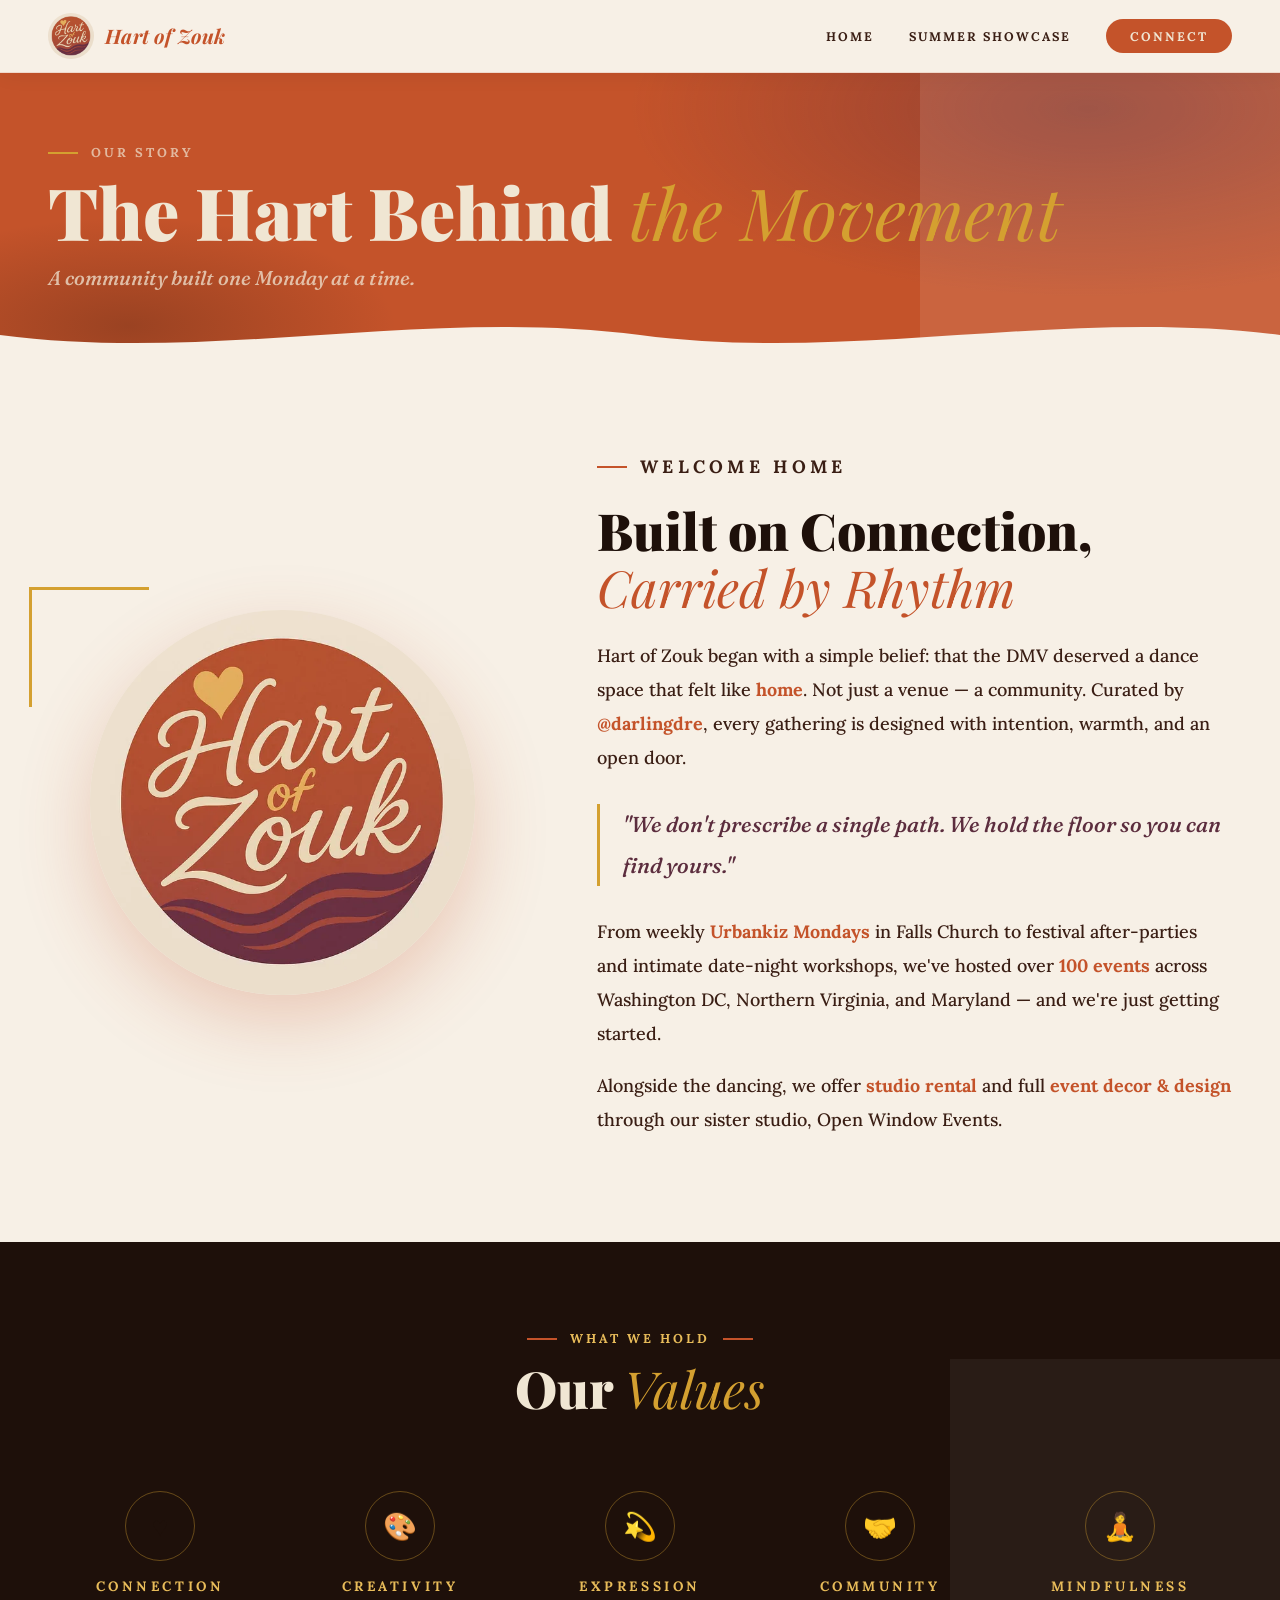
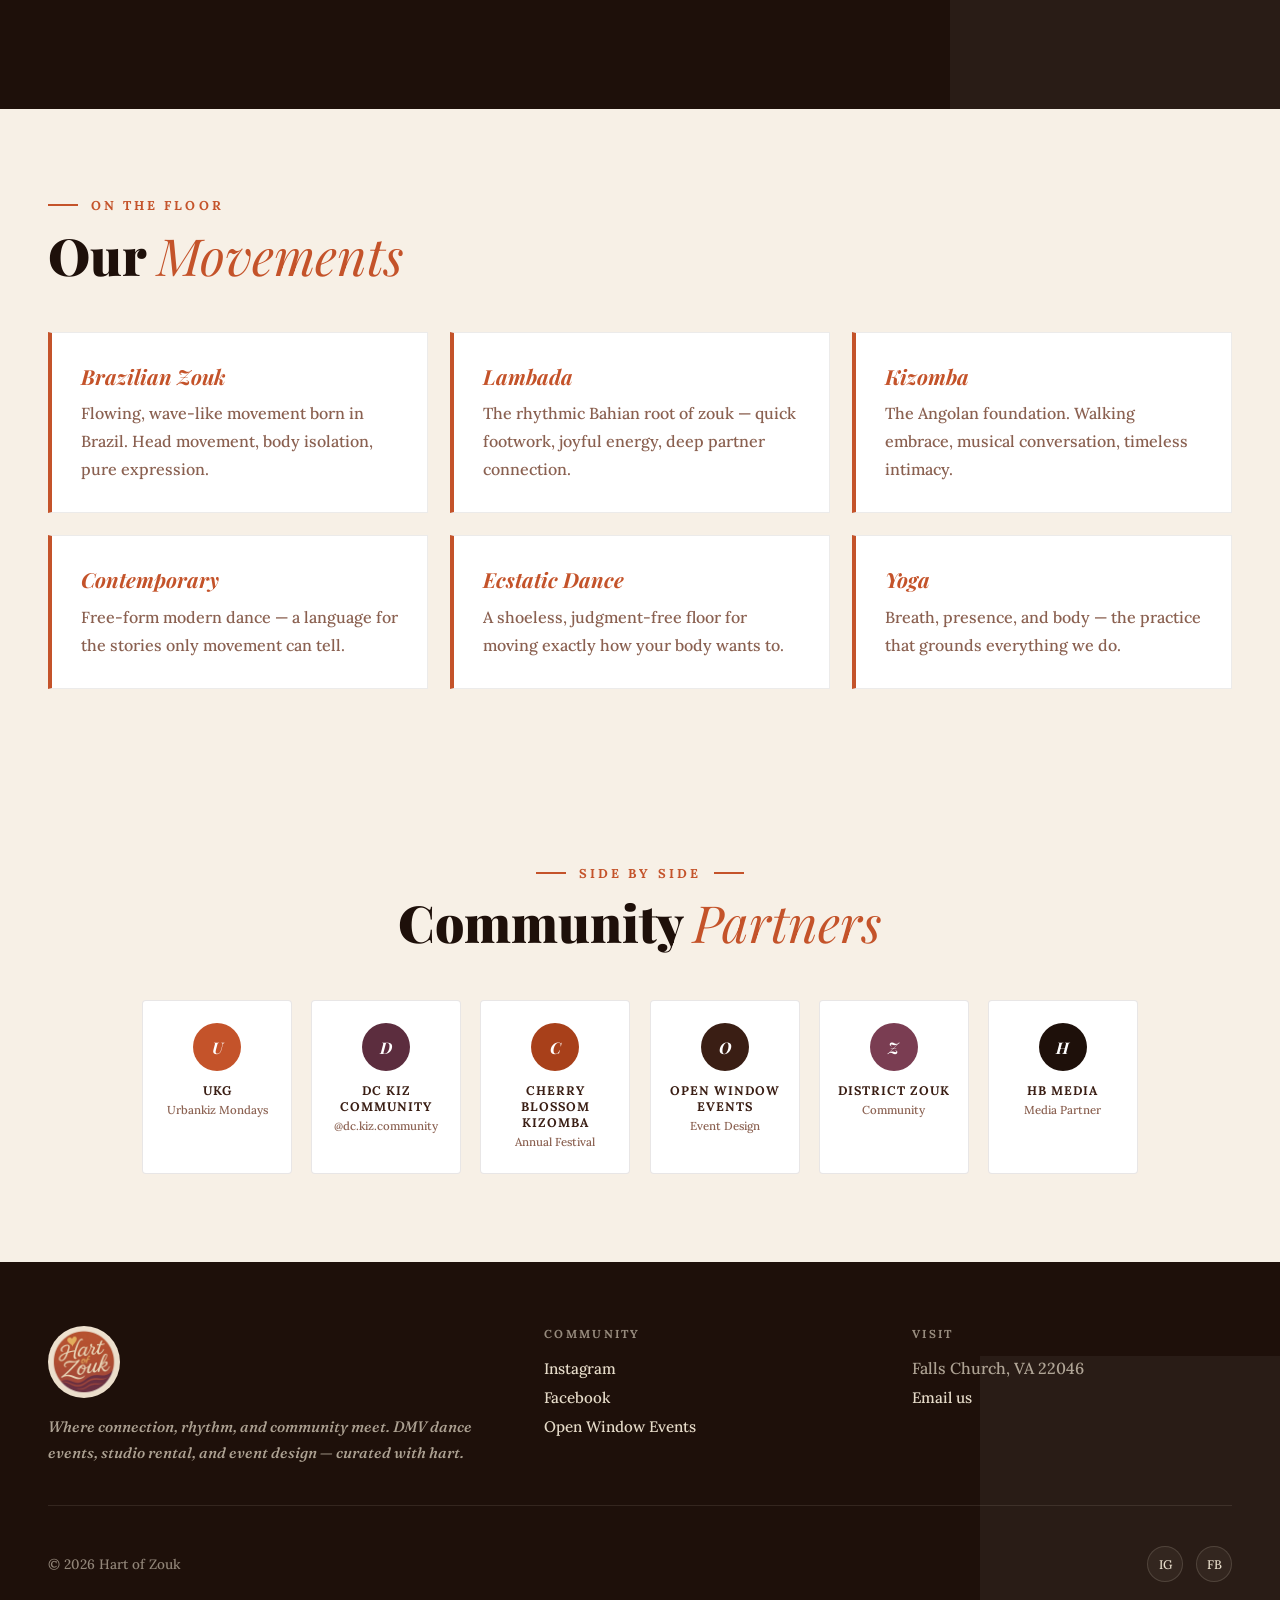
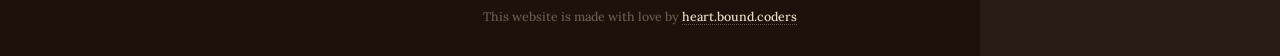
==== commit 77306faa: "Add files via upload" ====
--- a/about.html
+++ b/about.html
@@ -6,6 +6,24 @@
 <title>About — Hart of Zouk | Our Story & Community</title>
 <meta name="description" content="The story behind Hart of Zouk — a DMV dance collective curated by @darlingdre, built on connection, rhythm, and community.">
 <link rel="icon" href="assets/favicon.png">
+<!-- SEO -->
+<link rel="canonical" href="https://hartofzouk.com/about.html">
+<meta name="description" content="Hart of Zouk brings together brazilian zouk, lambada, kizomba, contemporary and ecstatic dance in a community grounded in connection, creativity, expression, and mindfulness.">
+<meta name="keywords" content="about Hart of Zouk, Andrea Erhart, DMV dance collective">
+<meta name="robots" content="index,follow">
+<meta name="author" content="Hart of Zouk">
+<meta name="theme-color" content="#c4532a">
+<meta property="og:type" content="website">
+<meta property="og:site_name" content="Hart of Zouk">
+<meta property="og:title" content="About — Hart of Zouk | Movement, Connection, Community">
+<meta property="og:description" content="Hart of Zouk brings together brazilian zouk, lambada, kizomba, contemporary and ecstatic dance in a community grounded in connection, creativity, expression, and mindfulness.">
+<meta property="og:url" content="https://hartofzouk.com/about.html">
+<meta property="og:image" content="https://hartofzouk.com/assets/logo.webp">
+<meta property="og:locale" content="en_US">
+<meta name="twitter:card" content="summary_large_image">
+<meta name="twitter:title" content="About — Hart of Zouk | Movement, Connection, Community">
+<meta name="twitter:description" content="Hart of Zouk brings together brazilian zouk, lambada, kizomba, contemporary and ecstatic dance in a community grounded in connection, creativity, expression, and mindfulness.">
+<meta name="twitter:image" content="https://hartofzouk.com/assets/logo.webp">
 <link rel="preconnect" href="https://fonts.googleapis.com">
 <link href="https://fonts.googleapis.com/css2?family=Playfair+Display:ital,wght@0,700;0,900;1,400;1,700&family=Lora:ital,wght@0,500;0,600;0,700;1,400&family=Fraunces:ital,wght@1,300&display=swap" rel="stylesheet">
 <link rel="stylesheet" href="css/style.css">
--- a/css/style.css
+++ b/css/style.css
@@ -95,7 +95,7 @@
 /* mobile hamburger */
 .nav-burger {
   display: none; background: none; border: none; cursor: pointer;
-  width: 32px; height: 26px; position: relative; z-index: 600;
+  width: 44px; height: 44px; padding: 9px 6px; position: relative; z-index: 600;
 }
 .nav-burger span {
   display: block; height: 2px; background: var(--terra); margin: 6px 0;
@@ -224,13 +224,22 @@
 .footer-social a:hover { background: var(--terra); border-color: var(--terra); color: var(--cream); }
 
 /* ════ MOBILE ════ */
+/* prevent any long string (emails, URLs) from causing horizontal scroll */
+.footer, .c-card, .form-panel { overflow-wrap: anywhere; }
+a { overflow-wrap: anywhere; }
+
 @media (max-width: 920px) {
   .nav { padding: .8rem 1.4rem; }
   .nav-burger { display: block; }
   .nav-menu {
-    position: fixed; inset: 0; z-index: 550;
+    /* explicit 100vw/100vh sizing: backdrop-filter on .nav makes it the
+       containing block, so inset:0 would collapse to the nav bar's height */
+    position: fixed; top: 0; left: 0;
+    width: 100vw; height: 100vh; height: 100svh;
+    z-index: 550;
     background: var(--ink);
-    flex-direction: column; justify-content: center; gap: 1.6rem;
+    flex-direction: column; justify-content: center; gap: 1.4rem;
+    overflow-y: auto; padding: 4.5rem 1.5rem 2rem;
     opacity: 0; visibility: hidden; transition: opacity .3s, visibility .3s;
   }
   .nav-menu.open { opacity: 1; visibility: visible; }
@@ -244,7 +253,116 @@
   .dropdown a { font-size: .85rem; padding: .4rem; }
   .dropdown a:hover { padding-left: .4rem; background: none; }
 
-  .section, .page-hero, .footer { padding-left: 1.4rem; padding-right: 1.4rem; }
-  .page-hero { padding-top: 7rem; }
+  .section, .page-hero, .footer { padding-left: 1.2rem; padding-right: 1.2rem; }
+  .section { padding-top: 3.5rem; padding-bottom: 3.5rem; }
+  .page-hero { padding-top: 6.5rem; padding-bottom: 3.5rem; }
+  .h2 { font-size: 1.9rem; }
+  .btn { width: 100%; justify-content: center; }
+  .btn + .btn { margin-top: .6rem; margin-left: 0 !important; }
   .footer-grid { grid-template-columns: 1fr; gap: 2rem; }
 }
+
+/* accessibility: honor reduced-motion preference */
+@media (prefers-reduced-motion: reduce) {
+  *, *::before, *::after { animation-duration: .01ms !important; animation-iteration-count: 1 !important; transition-duration: .01ms !important; scroll-behavior: auto !important; }
+  .butterfly-layer { display: none !important; }
+}
+
+/* soft-launch: slim 3-column footer */
+.footer-grid.footer-slim { grid-template-columns: 1.4fr 1fr 1fr; }
+@media (max-width: 920px) {
+  /* mobile footer: brand centered, community + visit side by side (2 cols) */
+  .footer-grid.footer-slim {
+    grid-template-columns: 1fr 1fr;
+    grid-template-areas:
+      "brand brand"
+      "community visit";
+    gap: 2rem 1.2rem;
+    text-align: center;
+  }
+  .footer-grid.footer-slim .footer-brand { grid-area: brand; }
+  .footer-grid.footer-slim > div:nth-child(2) { grid-area: community; }
+  .footer-grid.footer-slim > div:nth-child(3) { grid-area: visit; }
+  .footer-brand img { margin: 0 auto 1rem !important; }
+  .footer-brand p { text-align: center; max-width: 320px; margin: 0 auto; }
+  .footer-slim h4 { text-align: center; }
+  .footer-slim ul { text-align: center; padding-left: 0; }
+  .footer-bottom { flex-direction: column; text-align: center; gap: 1.2rem; }
+  .footer-social { justify-content: center; }
+}
+
+/* ── mobile breathing room ── */
+@media (max-width: 920px) {
+  /* horizontal margins so content doesn't touch the screen edges */
+  .container { padding-left: 1.4rem !important; padding-right: 1.4rem !important; }
+  /* generous vertical rhythm between sections */
+  .section { padding-top: 5.5rem !important; padding-bottom: 5.5rem !important; }
+  /* extra dwell between the events calendar/upcoming and testimonials */
+  .section.upcoming-preview + .section.testimonials,
+  .section.testimonials { padding-top: 6.5rem !important; }
+  /* welcome section keeps tight top since it follows the hero directly */
+  .welcome { padding-top: 5rem !important; }
+}
+
+/* soft-launch guarantee: hide the terracotta newsletter section on every page */
+.section.newsletter { display: none !important; }
+
+/* nav: fully opaque so it never creates a translucent overlay ghost over dark sections */
+.nav {
+  background: var(--sand) !important;
+  box-shadow: 0 2px 20px rgba(30, 16, 10, 0.06);
+}
+
+/* ══════ ghost-box fix: force hide closed mobile menu + remove backdrop-filter that breaks containing block ══════ */
+.nav { backdrop-filter: none !important; }
+@media (max-width: 920px) {
+  .nav-menu:not(.open) { display: none !important; }
+}
+
+/* ══════ mobile hero blur choreography ══════ */
+@media (max-width: 920px) {
+  .home-hero .hero-cinema {
+    filter: blur(6px) saturate(1.05);
+    transition: filter .6s ease;
+    will-change: filter;
+  }
+  /* JS toggles this class as the quote comes into view */
+  .home-hero.hero-focus .hero-cinema { filter: blur(0px) saturate(1.05); }
+}
+
+/* ══════ mobile: disable the initial sharpenIn so scroll-blur controls filter ══════ */
+@media (max-width: 920px) {
+  .home-hero .hero-cinema {
+    animation: none !important;
+    filter: blur(6px) saturate(1.05) !important;
+    transform: scale(1.04) !important;
+  }
+  .home-hero.hero-focus .hero-cinema {
+    filter: blur(0px) saturate(1.05) !important;
+  }
+}
+
+/* footer headings: mute terracotta so they don't read as loud artifacts on mobile */
+.footer h4 { color: rgba(240, 230, 211, .55) !important; letter-spacing: .2em; }
+
+/* footer text: kill all warm/taupe/muted tinting — neutral cream tones only */
+.footer, .footer p, .footer .footer-brand p { color: rgba(240, 230, 211, .68) !important; }
+.footer .footer-bottom span { color: rgba(240, 230, 211, .55) !important; }
+.footer h4 { color: rgba(240, 230, 211, .58) !important; letter-spacing: .2em; }
+.footer a { color: rgba(240, 230, 211, .95) !important; }
+.footer a:hover { color: #fff !important; }
+
+/* footer-bottom container: also neutralize any leftover warm tone */
+.footer .footer-bottom, .footer .footer-bottom div, .footer .footer-bottom span {
+  color: rgba(240, 230, 211, .55) !important;
+}
+
+/* ══════ mobile: hide the giant footer watermark that renders as a ghost rectangle ══════ */
+@media (max-width: 920px) {
+  .footer .watermark-bg { display: none !important; }
+}
+
+/* ══════ mobile: hide ALL decorative watermark images site-wide (they read as ghost rectangles on narrow viewports) ══════ */
+@media (max-width: 920px) {
+  .watermark-bg { display: none !important; }
+}
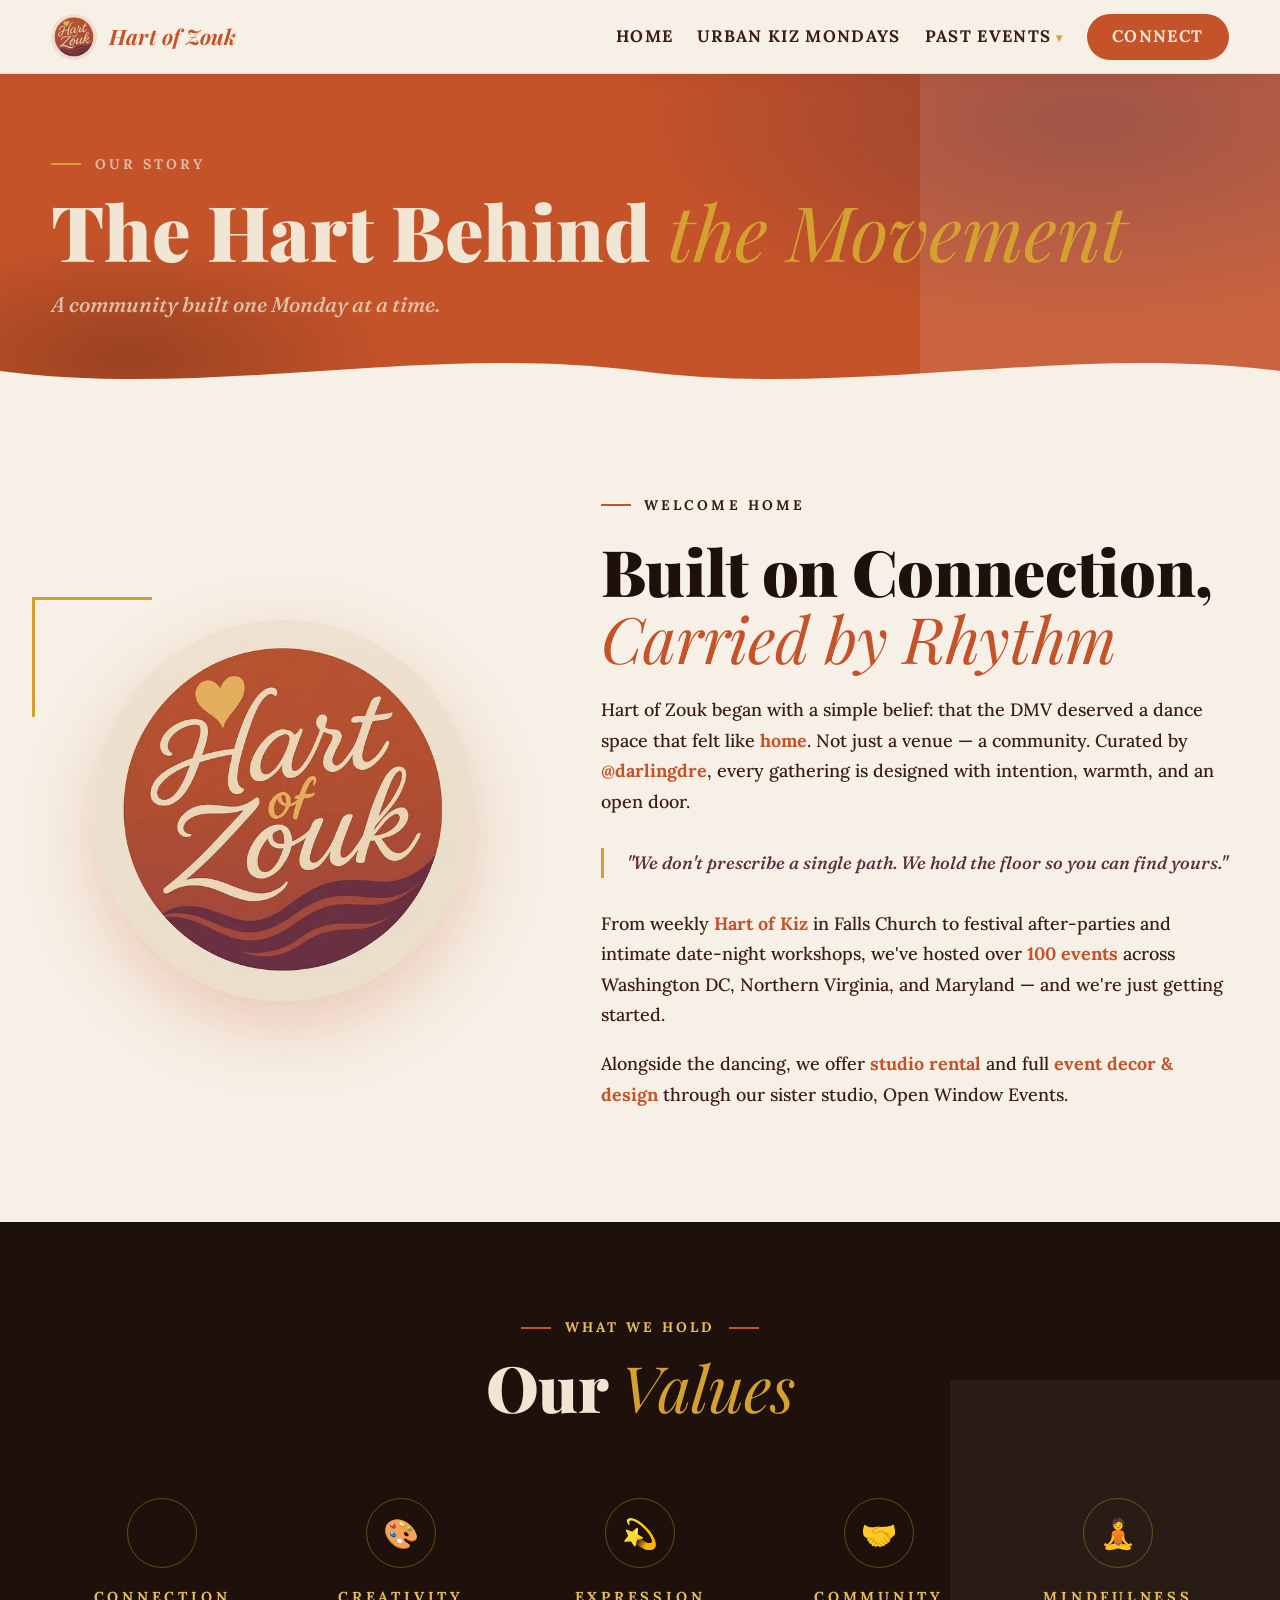
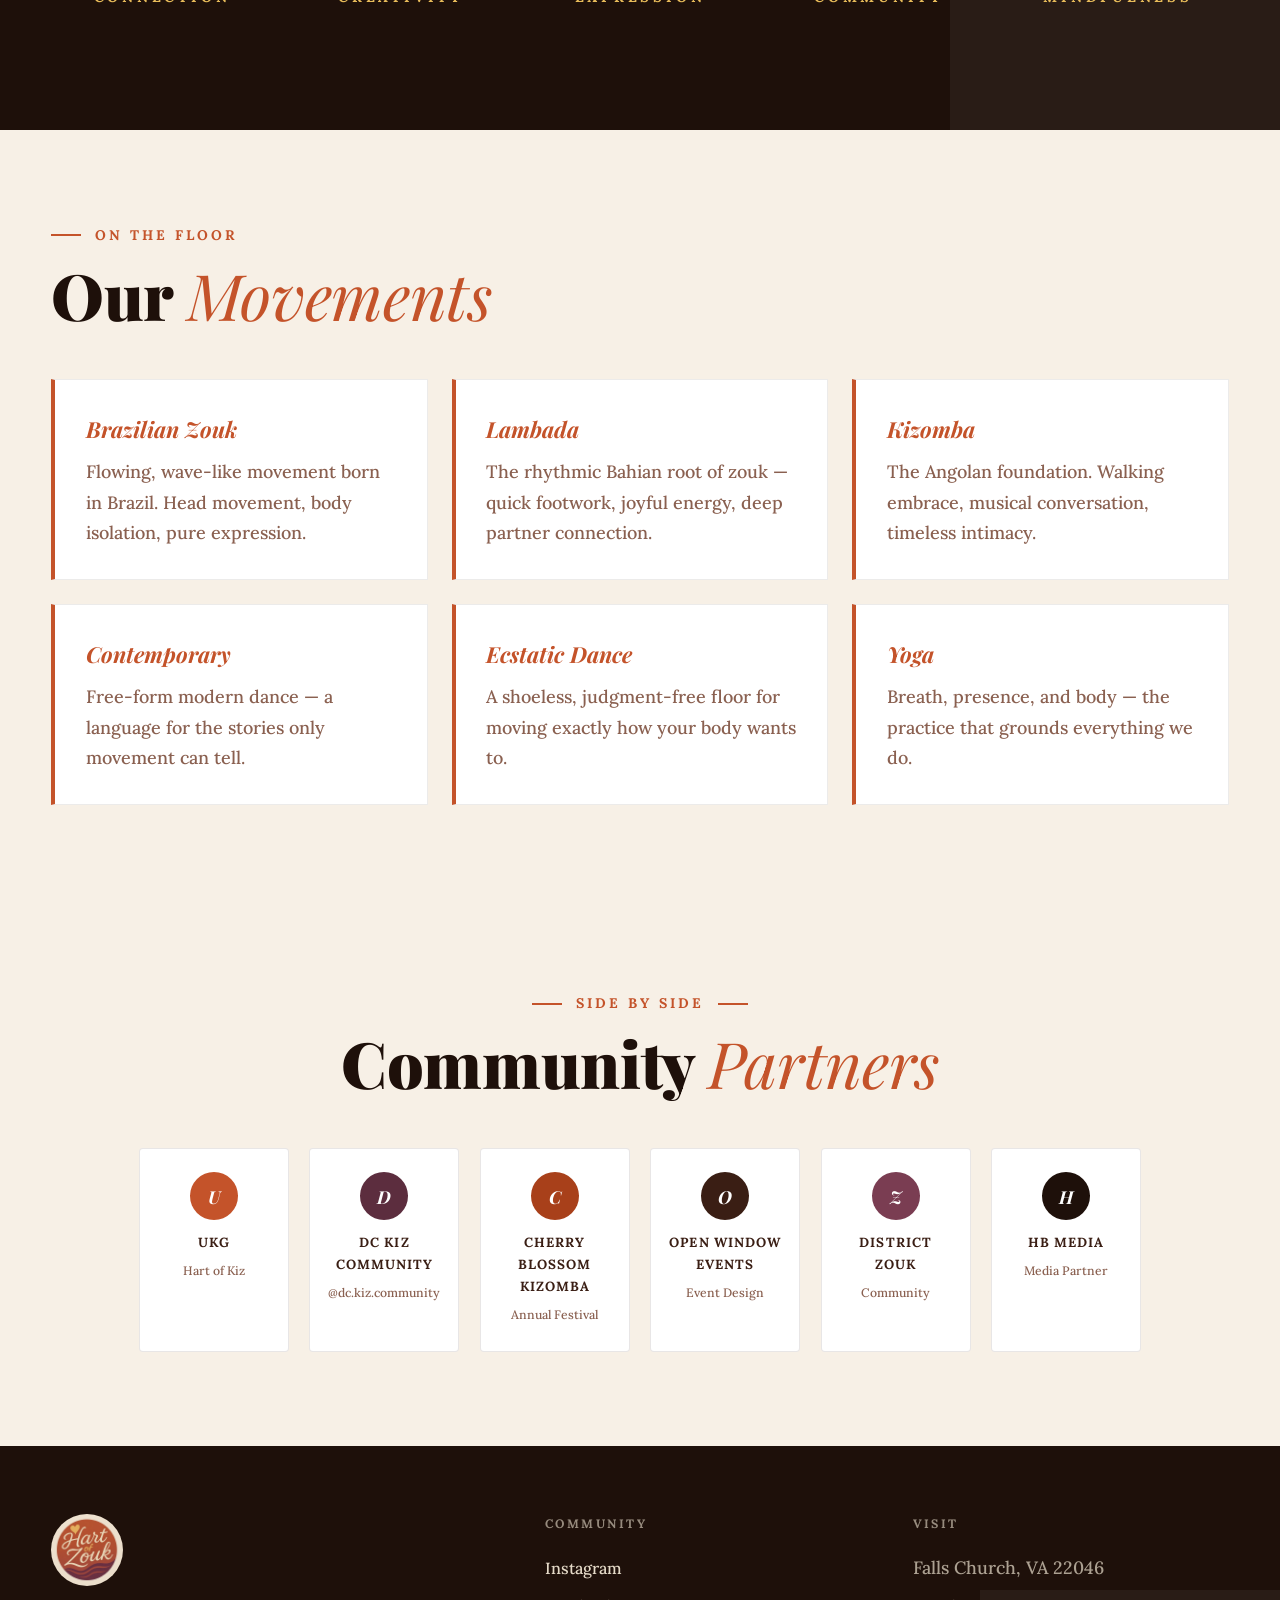
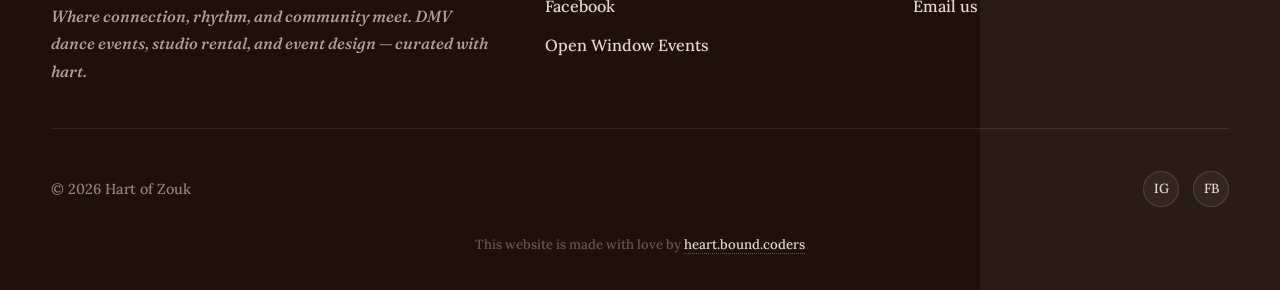
==== commit 4e20a8b8: "Add files via upload" ====
--- a/about.html
+++ b/about.html
@@ -139,7 +139,7 @@
       <h2 class="h2">Built on Connection,<br><em>Carried by Rhythm</em></h2>
       <p style="margin-top:1.4rem">Hart of Zouk began with a simple belief: that the DMV deserved a dance space that felt like <strong>home</strong>. Not just a venue — a community. Curated by <strong>@darlingdre</strong>, every gathering is designed with intention, warmth, and an open door.</p>
       <p class="pull">"We don't prescribe a single path. We hold the floor so you can find yours."</p>
-      <p>From weekly <strong>Urbankiz Mondays</strong> in Falls Church to festival after-parties and intimate date-night workshops, we've hosted over <strong>100 events</strong> across Washington DC, Northern Virginia, and Maryland — and we're just getting started.</p>
+      <p>From weekly <strong>Hart of Kiz</strong> in Falls Church to festival after-parties and intimate date-night workshops, we've hosted over <strong>100 events</strong> across Washington DC, Northern Virginia, and Maryland — and we're just getting started.</p>
       <p>Alongside the dancing, we offer <strong>studio rental</strong> and full <strong>event decor &amp; design</strong> through our sister studio, Open Window Events.</p>
     </div>
   </div>
@@ -189,7 +189,7 @@
 <script src="js/main.js"></script>
 <script>
 const PARTNERS = [
-  { n:'UKG', s:'Urbankiz Mondays', c:'#c4532a', i:'U' },
+  { n:'UKG', s:'Hart of Kiz', c:'#c4532a', i:'U' },
   { n:'DC Kiz Community', s:'@dc.kiz.community', c:'#5c2d3e', i:'D' },
   { n:'Cherry Blossom Kizomba', s:'Annual Festival', c:'#a8401a', i:'C' },
   { n:'Open Window Events', s:'Event Design', c:'#3a1e14', i:'O' },
--- a/css/style.css
+++ b/css/style.css
@@ -322,7 +322,7 @@
 /* ══════ mobile hero blur choreography ══════ */
 @media (max-width: 920px) {
   .home-hero .hero-cinema {
-    filter: blur(6px) saturate(1.05);
+    filter: blur(14px) saturate(1.05);
     transition: filter .6s ease;
     will-change: filter;
   }
@@ -334,7 +334,7 @@
 @media (max-width: 920px) {
   .home-hero .hero-cinema {
     animation: none !important;
-    filter: blur(6px) saturate(1.05) !important;
+    filter: blur(14px) saturate(1.05) !important;
     transform: scale(1.04) !important;
   }
   .home-hero.hero-focus .hero-cinema {
@@ -366,3 +366,58 @@
 @media (max-width: 920px) {
   .watermark-bg { display: none !important; }
 }
+
+/* mobile: hide the scrolling keyword ticker — it reads as a distracting streaming band on small screens */
+@media (max-width: 920px) {
+  .ticker-wrap { display: none !important; }
+}
+
+/* fuller nav: tighter gaps on desktop, wraps cleanly on narrower windows */
+@media (min-width: 921px) {
+  .nav-menu { gap: 1.4rem; }
+  .nav-menu > li > a { font-size: 0.92rem; letter-spacing: .08em; }
+}
+
+/* ══════ TYPOGRAPHY BUMP — bigger, more confident sizing site-wide ══════ */
+html { font-size: 17px; }  /* was default 16 — 6% larger baseline */
+body { font-size: 1.05rem; line-height: 1.65; }
+
+.h2 { font-size: clamp(2.4rem, 5vw, 4.2rem) !important; line-height: 1.05 !important; letter-spacing: -.005em; }
+.h3 { font-size: clamp(1.5rem, 2.6vw, 2.1rem); line-height: 1.2; }
+
+/* section-level paragraphs feel more substantial */
+.section p, .container p:not(.eyebrow):not(.footer p) {
+  font-size: clamp(1.05rem, 1.4vw, 1.2rem);
+  line-height: 1.7;
+}
+
+/* eyebrow labels: slightly larger + more presence */
+.eyebrow { font-size: clamp(.82rem, 1vw, .95rem) !important; letter-spacing: .22em; }
+
+/* buttons: fuller click targets */
+.btn { font-size: 1rem; padding: 1rem 1.9rem; letter-spacing: .12em; }
+
+/* nav: match the confidence */
+.nav-menu > li > a { font-size: .98rem !important; }
+
+/* people cards: bigger names */
+.up-name { font-size: 1.35rem !important; margin-top: 1.1rem !important; }
+.up-handle { font-size: .95rem !important; }
+.up-photo { width: 150px !important; height: 150px !important; }
+
+/* this-week cards */
+.uw-val { font-size: 1.5rem !important; }
+.uw-label { font-size: .8rem !important; }
+
+@media (max-width: 720px) {
+  html { font-size: 16.5px; }
+  .up-photo { width: 130px !important; height: 130px !important; }
+}
+@media (max-width: 480px) {
+  .up-photo { width: 118px !important; height: 118px !important; }
+}
+
+/* on mobile, only ONE Connect visible: hide the drawer version (CTA stays as its own thing) */
+@media (max-width: 920px) {
+  .nav-menu.open > li:last-child { display: none !important; }
+}
